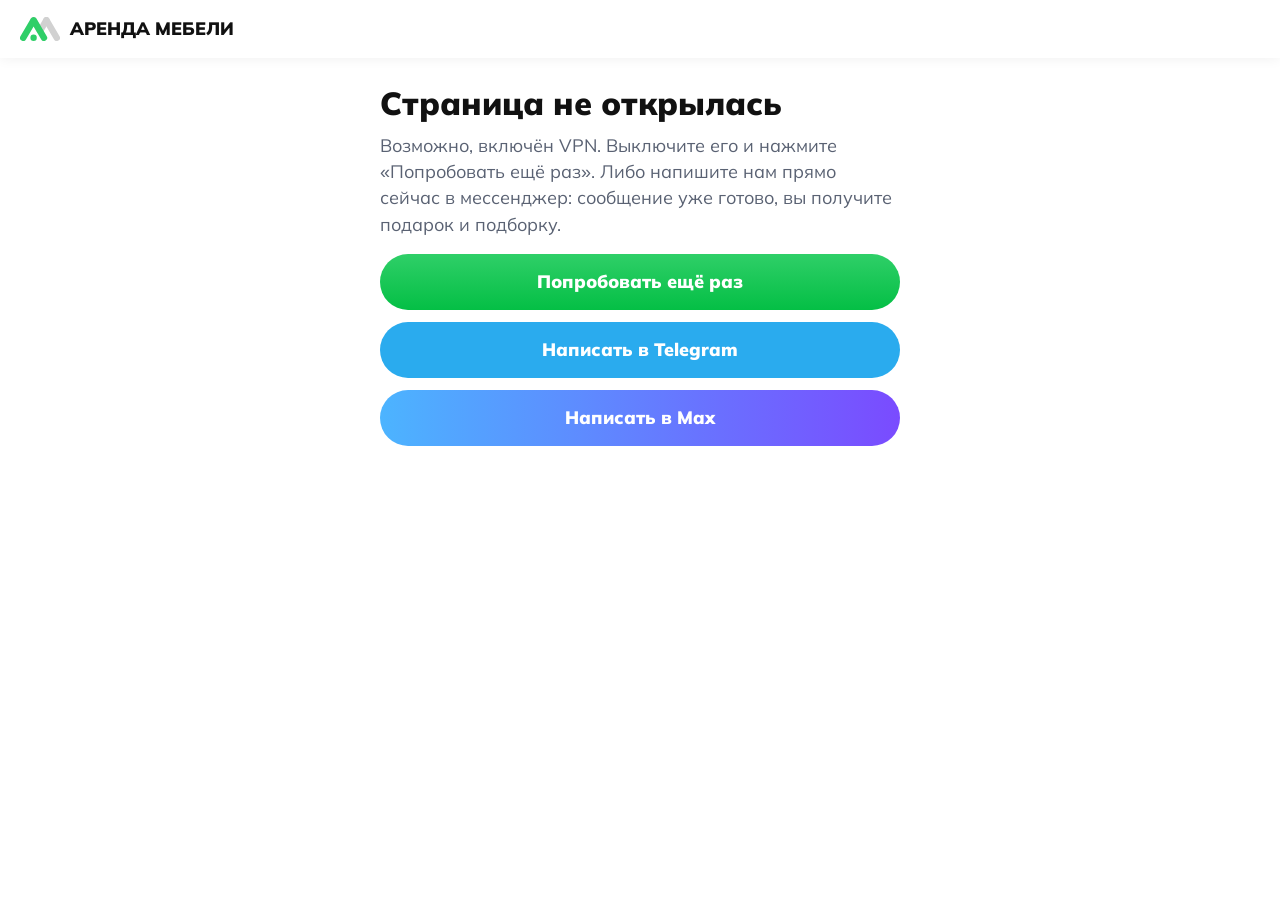
==== am/index.html @ bd646a67 "Стенд: входная страница QR на GitHub Pages с запасным путём в Telegram и Max" ====
<!doctype html><html lang="ru"><meta charset="utf-8"><meta name="robots" content="noindex"><meta name="viewport" content="width=device-width,initial-scale=1"><title>Аренда мебели · Ёлки</title>
<style>
@font-face{font-family:Mulish;src:url(Mulish-Regular.woff2) format("woff2");font-weight:400}
@font-face{font-family:Mulish;src:url(Mulish-Bold.woff2) format("woff2");font-weight:700}
@font-face{font-family:Mulish;src:url(Mulish-Black.woff2) format("woff2");font-weight:900}
*{box-sizing:border-box;margin:0}
body{font:400 18px/1.45 Mulish,Arial,sans-serif;color:#111;background:#fff;min-height:100vh;display:flex;flex-direction:column}
header{padding:16px 20px;box-shadow:0 1px 12px rgba(0,0,0,.06);display:flex;align-items:center;gap:10px;font-weight:900;text-transform:uppercase}
header img{width:40px;height:24px}
main{padding:28px 20px;max-width:560px;margin:0 auto;width:100%}
h1{font:900 32px/1.1 Mulish,Arial,sans-serif;margin-bottom:12px}
p{color:#5a6273;margin-bottom:16px}
.btn{display:flex;align-items:center;justify-content:center;min-height:56px;border-radius:999px;font-weight:900;font-size:18px;color:#fff;text-decoration:none;margin-top:12px;border:0;width:100%;cursor:pointer;font-family:inherit}
.go{background:linear-gradient(#2fcf68,#04bf45)}.tg{background:#2aabee}.mx{background:linear-gradient(90deg,#4cb4ff,#7a4bff)}
#fail{display:none}.spin{width:36px;height:36px;border:4px solid #e7e7e7;border-top-color:#04bf45;border-radius:50%;animation:s 1s linear infinite;margin:20px 0}@keyframes s{to{transform:rotate(360deg)}}
</style>
<header><img src="logo.svg" alt="">Аренда мебели</header>
<main>
<div id="wait"><h1>Открываем страницу подарка</h1><p>Секунду, переходим на стенд «Аренды мебели».</p><div class="spin"></div></div>
<div id="fail"><h1>Страница не открылась</h1><p>Возможно, включён VPN. Выключите его и нажмите «Попробовать ещё раз». Либо напишите нам прямо сейчас в мессенджер: сообщение уже готово, вы получите подарок и подборку.</p>
<button class="btn go" onclick="location.reload()">Попробовать ещё раз</button>
<a class="btn tg" href="https://t.me/mvk_vikt?text=%D0%97%D0%B4%D1%80%D0%B0%D0%B2%D1%81%D1%82%D0%B2%D1%83%D0%B9%D1%82%D0%B5%21%20%D0%AF%20%D1%81%20%D1%84%D0%B5%D1%81%D1%82%D0%B8%D0%B2%D0%B0%D0%BB%D1%8F%20%C2%AB%D0%81%D0%BB%D0%BA%D0%B8%C2%BB%2C%20%D1%85%D0%BE%D1%87%D1%83%20%D0%B7%D0%B0%D0%B1%D1%80%D0%B0%D1%82%D1%8C%20%D0%BF%D0%BE%D0%B4%D0%B0%D1%80%D0%BE%D0%BA%20%D0%B8%20%D0%BF%D0%BE%D0%BB%D1%83%D1%87%D0%B8%D1%82%D1%8C%20%D0%BF%D0%BE%D0%B4%D0%B1%D0%BE%D1%80%D0%BA%D1%83%20%D1%82%D0%B5%D0%BA%D1%81%D1%82%D0%B8%D0%BB%D1%8F%20%D0%BF%D0%BE%D0%B4%20%D0%BD%D0%B0%D1%88%20%D0%B1%D1%80%D0%B5%D0%BD%D0%B4.">Написать в Telegram</a>
<a class="btn mx" href="https://max.ru/u/f9LHodD0cOJ7Zt_K9ql3w07qTTIzEOo6TGetEHfpGy2BEgHT0rVOag9T2vo">Написать в Max</a></div>
</main>
<script>
// QR ведёт сюда, а не на сайт напрямую: адрес стенда меняется в одной строке, QR перепечатывать не нужно
var TARGET='https://catalystrussia.ru/am/'+location.search, done=false;
function go(){ if(done)return; done=true; location.replace(TARGET); }
function fail(){ if(done)return; done=true; document.getElementById('wait').style.display='none'; document.getElementById('fail').style.display='block'; }
var c=new AbortController(), t=setTimeout(function(){c.abort()},6000);
fetch('https://catalystrussia.ru/am/img/logo.svg',{mode:'no-cors',cache:'no-store',signal:c.signal}).then(function(){clearTimeout(t);go()},fail);
</script></html>
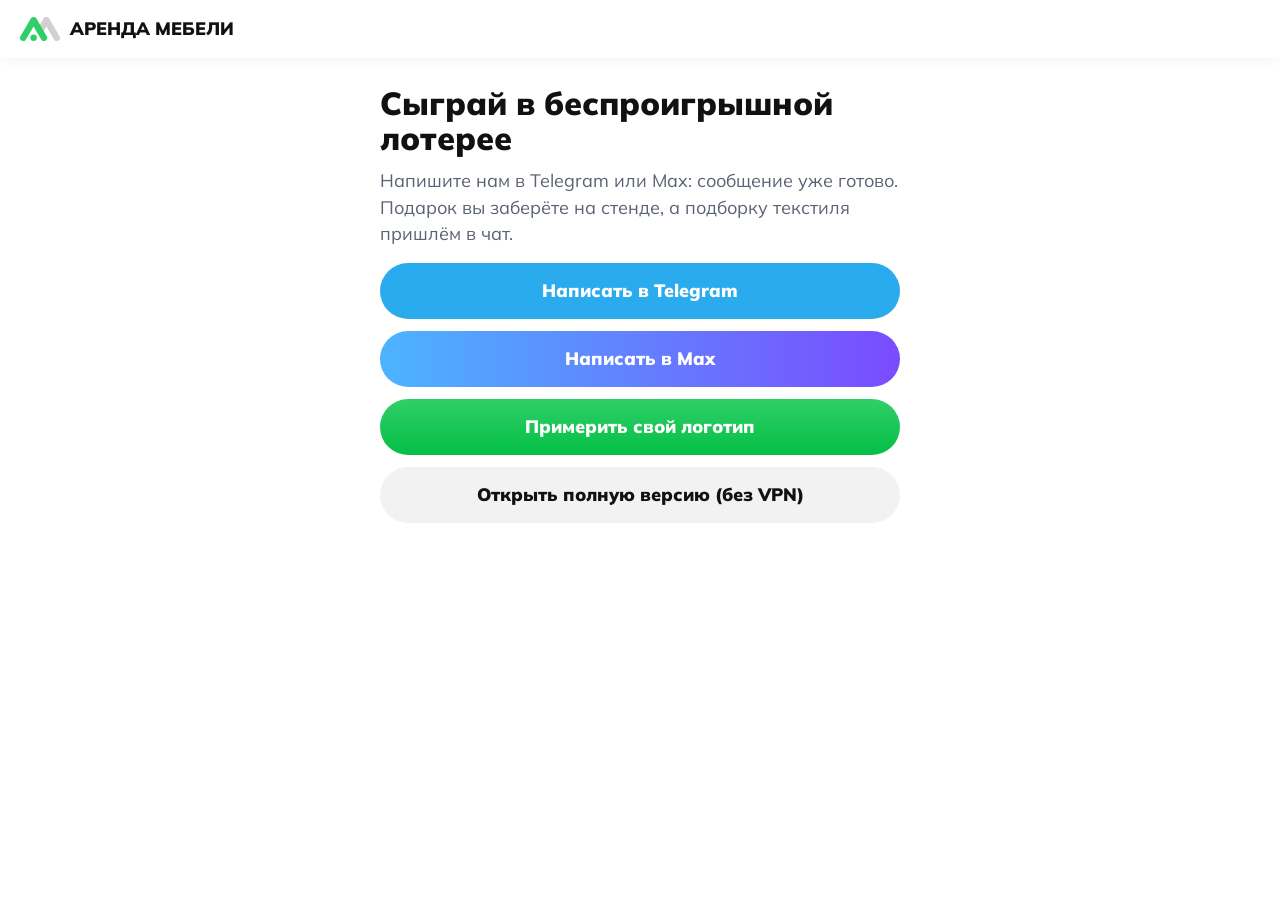
==== commit c82e57b6: "Стенд: запасная примерка без сервера и вход через GitHub Pages для гостей с VPN" ====
--- a/am/index.html
+++ b/am/index.html
@@ -11,16 +11,17 @@
 h1{font:900 32px/1.1 Mulish,Arial,sans-serif;margin-bottom:12px}
 p{color:#5a6273;margin-bottom:16px}
 .btn{display:flex;align-items:center;justify-content:center;min-height:56px;border-radius:999px;font-weight:900;font-size:18px;color:#fff;text-decoration:none;margin-top:12px;border:0;width:100%;cursor:pointer;font-family:inherit}
-.go{background:linear-gradient(#2fcf68,#04bf45)}.tg{background:#2aabee}.mx{background:linear-gradient(90deg,#4cb4ff,#7a4bff)}
+.ghost{background:#f2f2f2;color:#111}.go{background:linear-gradient(#2fcf68,#04bf45)}.tg{background:#2aabee}.mx{background:linear-gradient(90deg,#4cb4ff,#7a4bff)}
 #fail{display:none}.spin{width:36px;height:36px;border:4px solid #e7e7e7;border-top-color:#04bf45;border-radius:50%;animation:s 1s linear infinite;margin:20px 0}@keyframes s{to{transform:rotate(360deg)}}
 </style>
 <header><img src="logo.svg" alt="">Аренда мебели</header>
 <main>
 <div id="wait"><h1>Открываем страницу подарка</h1><p>Секунду, переходим на стенд «Аренды мебели».</p><div class="spin"></div></div>
-<div id="fail"><h1>Страница не открылась</h1><p>Возможно, включён VPN. Выключите его и нажмите «Попробовать ещё раз». Либо напишите нам прямо сейчас в мессенджер: сообщение уже готово, вы получите подарок и подборку.</p>
-<button class="btn go" onclick="location.reload()">Попробовать ещё раз</button>
+<div id="fail"><h1>Сыграй в беспроигрышной лотерее</h1><p>Напишите нам в Telegram или Max: сообщение уже готово. Подарок вы заберёте на стенде, а подборку текстиля пришлём в чат.</p>
 <a class="btn tg" href="https://t.me/mvk_vikt?text=%D0%97%D0%B4%D1%80%D0%B0%D0%B2%D1%81%D1%82%D0%B2%D1%83%D0%B9%D1%82%D0%B5%21%20%D0%AF%20%D1%81%20%D1%84%D0%B5%D1%81%D1%82%D0%B8%D0%B2%D0%B0%D0%BB%D1%8F%20%C2%AB%D0%81%D0%BB%D0%BA%D0%B8%C2%BB%2C%20%D1%85%D0%BE%D1%87%D1%83%20%D0%B7%D0%B0%D0%B1%D1%80%D0%B0%D1%82%D1%8C%20%D0%BF%D0%BE%D0%B4%D0%B0%D1%80%D0%BE%D0%BA%20%D0%B8%20%D0%BF%D0%BE%D0%BB%D1%83%D1%87%D0%B8%D1%82%D1%8C%20%D0%BF%D0%BE%D0%B4%D0%B1%D0%BE%D1%80%D0%BA%D1%83%20%D1%82%D0%B5%D0%BA%D1%81%D1%82%D0%B8%D0%BB%D1%8F%20%D0%BF%D0%BE%D0%B4%20%D0%BD%D0%B0%D1%88%20%D0%B1%D1%80%D0%B5%D0%BD%D0%B4.">Написать в Telegram</a>
-<a class="btn mx" href="https://max.ru/u/f9LHodD0cOJ7Zt_K9ql3w07qTTIzEOo6TGetEHfpGy2BEgHT0rVOag9T2vo">Написать в Max</a></div>
+<a class="btn mx" href="https://max.ru/u/f9LHodD0cOJ7Zt_K9ql3w07qTTIzEOo6TGetEHfpGy2BEgHT0rVOag9T2vo">Написать в Max</a>
+<a class="btn go" href="app/">Примерить свой логотип</a>
+<button class="btn ghost" onclick="location.reload()">Открыть полную версию (без VPN)</button></div>
 </main>
 <script>
 // QR ведёт сюда, а не на сайт напрямую: адрес стенда меняется в одной строке, QR перепечатывать не нужно
